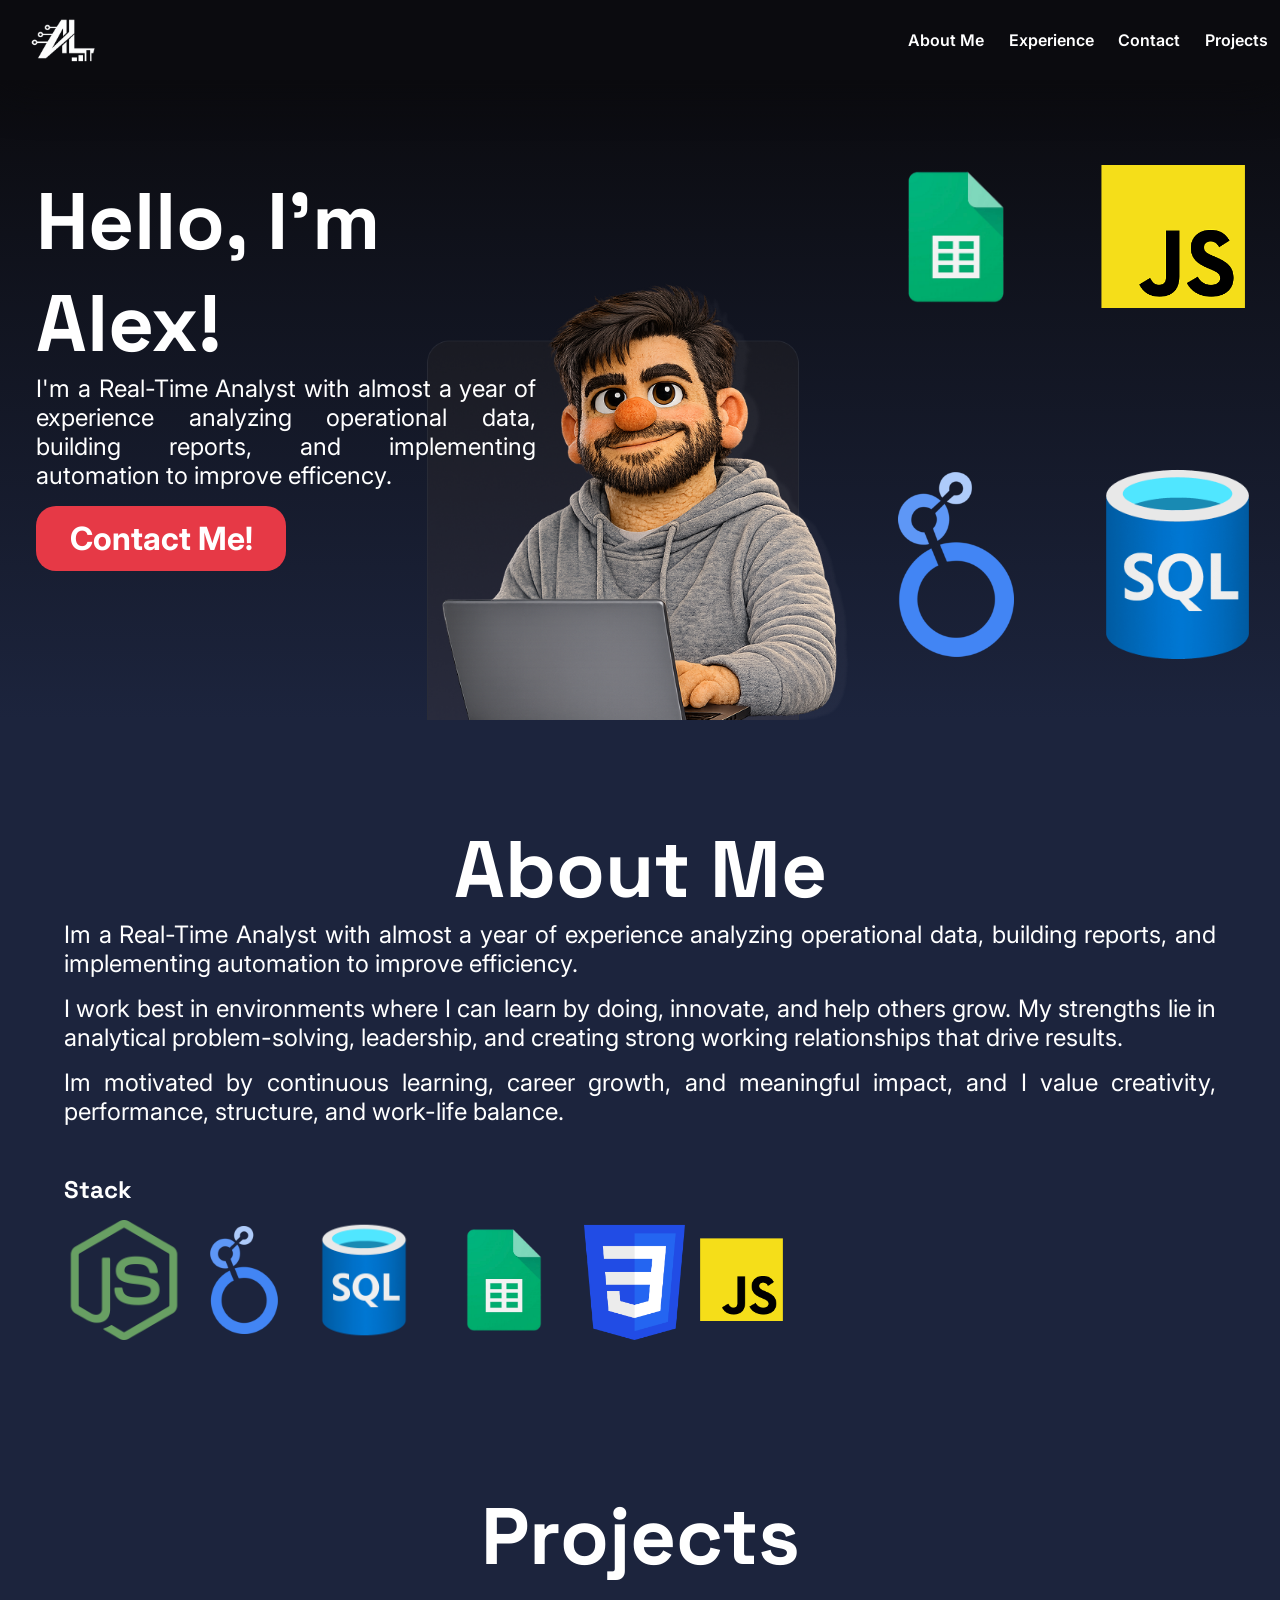
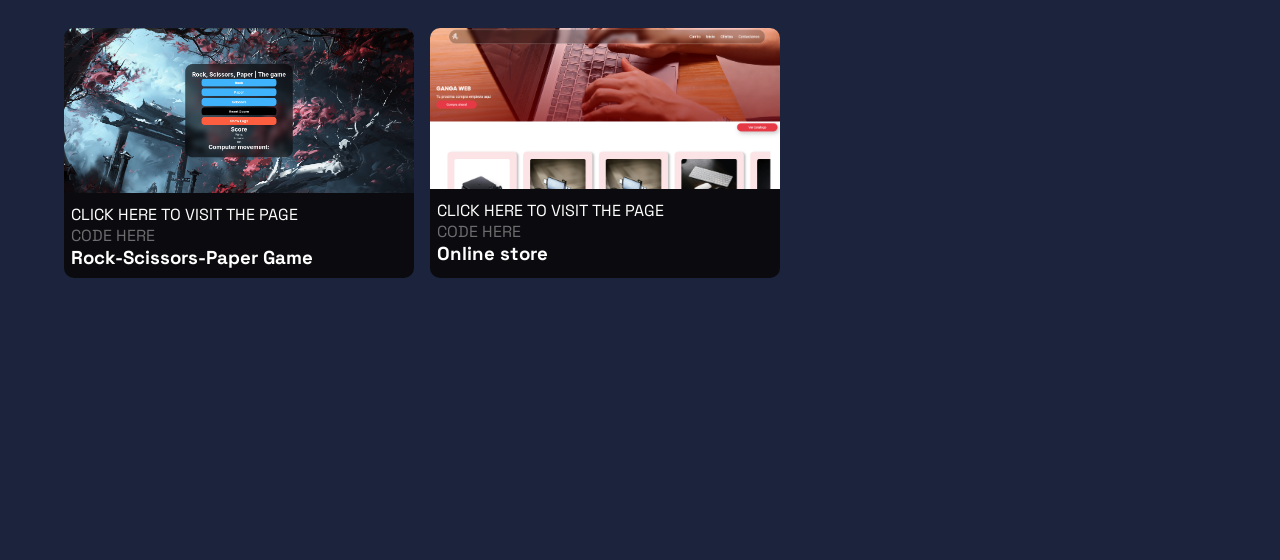
==== index.html @ cb723e55 "seccion Projects arreglada" ====
<!doctype html>
<html lang="en">
  <head>
    <meta charset="UTF-8" />
    <meta name="viewport" content="width=device-width, initial-scale=1.0" />
    <title>Alex Lopez - Portfolio</title>
    <link rel="stylesheet" href="./css/style.css" />
    <link rel="stylesheet" href="./css/fonts.css" />
    <link rel="stylesheet" href="./css/responsive.css" />
    <link rel="stylesheet" href="./css/animations.css" />
  </head>
  <body>
    <!-- Nav -->
    <header class="center">
      <nav class="center">
        <div id="containerLogoImage">
          <img src="./Resources/img/logoClaro.png" alt="" id="imagenLogo" />
        </div>
        <ul class="center">
          <li><a href="#">About Me</a></li>
          <li><a href="#">Experience</a></li>
          <li><a href="#">Contact</a></li>
          <li><a href="#">Projects</a></li>
          <!-- <li id="menuSandwich">
            <button>
              <svg class="icon" viewBox="0 0 512 512">
                <path
                  d="M27 227.6h458c14.9 0 27 12.1 27 27v2.8c0 14.9-12.1 27-27 27H27c-14.9 0-27-12.1-27-27v-2.8c0-14.9 12.1-27 27-27M27 369.8h458c14.9 0 27 12.1 27 27v2.8c0 14.9-12.1 27-27 27H27c-14.9 0-27-12.1-27-27v-2.8c0-14.9 12.1-27 27-27M27 85.3h458c14.9 0 27 12.1 27 27v2.8c0 14.9-12.1 27-27 27H27c-14.9 0-27-12.1-27-27v-2.8c0-14.9 12.1-27 27-27"
                />
              </svg>
            </button>
          </li> -->
        </ul>
      </nav>
    </header>
    <main>
      <section id="hero">
        <div id="introduccionFija" class="hidden">
          <h1 id="tituloIntroduccion">Hello, I'm Alex!</h1>
          <p id="descripcionIntroduccion">
            I'm a Real-Time Analyst with almost a year of experience analyzing
            operational data, building reports, and implementing automation to
            improve efficency.
          </p>
          <button id="btnContactMeHero">Contact Me!</button>
        </div>
        <div id="imagenHero" class="hidden">
          <img src="./Resources/Group 1.png" alt="" />
        </div>
        <div id="stackPrincipalContenedor" class="hidden">
          <img
            src="./Resources/img/Iconos/Gsheets.png"
            alt=""
            class="imagenStackPrincipal"
          />
          <img
            src="./Resources/img/Iconos/JS.png"
            alt=""
            class="imagenStackPrincipal"
          />
          <img
            src="./Resources/img/Iconos/Looker_Studio.png"
            alt=""
            class="imagenStackPrincipal"
          />
          <img
            src="./Resources/img/Iconos/SQL.png"
            alt=""
            class="imagenStackPrincipal"
          />
        </div>
      </section>
      <section id="aboutMe">
        <h1 class="hidden-left" id="tituloAboutMe">About Me</h1>
        <div id="paragraphs" class="hidden-left">
          <p>
            Im a Real-Time Analyst with almost a year of experience analyzing
            operational data, building reports, and implementing automation to
            improve efficiency.
          </p>
          <p>
            I work best in environments where I can learn by doing, innovate,
            and help others grow. My strengths lie in analytical
            problem-solving, leadership, and creating strong working
            relationships that drive results.
          </p>
          <p>
            Im motivated by continuous learning, career growth, and meaningful
            impact, and I value creativity, performance, structure, and
            work-life balance.
          </p>
        </div>
        <div id="contenedorStackAboutMe" class="hidden-right">
          <h2>Stack</h2>
          <div id="contenedorStack">hola</div>
        </div>
      </section>
      <section id="projects">
        <h1>Projects</h1>
        <div id="contenedorProjectos">
          <!-- <div class="tarjetaProyecto">
            <img src="./Resources/img/proyectosCaptura/gangaWeb.png" alt="" />
            <div class="informacionProyecto">
              <p><a href="#">CLICK HERE TO VISIT</a></p>
              <h3>Online Store</h3>
            </div>
          </div>
          -->
         
         
        </div>
      </section>
    </main>
  </body>
  <script type="module" src="./main.js"></script>
</html>
---- css/style.css ----
/* Ajustes generales */
* {
  padding: 0;
  margin: 0;
}
a {
  text-decoration: none;
  color: white;
}
a:hover {
  color: #e63946;
}
li {
  list-style: none;
  font-family: var(--font-primary);
  font-weight: 600;
}

.center {
  display: flex;
  align-items: center;
  justify-content: center;
}
/* Header */
header {
  width: 100%;
  min-height: 80px;
  position: sticky;
  inset: 0;
  z-index: 99;
}
header > nav {
  width: 100%;
  min-height: 80px;
  background-color: #0b0b0f;
  box-shadow: 1px 1px 50px #0b0b0fcf;
  justify-content: space-between !important;
}
#containerLogoImage {
  width: 30%;
  max-height: 80px;
  object-fit: cover;
  display: flex;
  align-items: center;
}
#containerLogoImage > img {
  width: 35%;
  max-height: 100%;
}
header > nav > ul {
  width: 30%;
  height: 80px;
  justify-content: space-around !important;
}
#menuSandwich {
  display: none;
}
/* H - E - R - O */
#hero {
  max-width: 100%;

  min-height: 40rem;
  height: auto;
  background: linear-gradient(to bottom, #0b0b0f, #1c243d);
  position: relative;    
  color: white;
  display: grid;
  grid-template-columns: repeat(3, 1fr);
}

#introduccionFija {
  position: absolute;
  
  top: 10vh;
  left: 4vh;
  width: 40%; 
  /* position: static; */
  /* padding: 2rem;  */
  width: 100%;
  width: fit-content;
  max-width: 500px;
  display: flex;
  /* background-color: #b42e39; */
  flex-direction: column;

  align-items: start;
}
#introduccionFija > h1 {
  font-family: var(--font-secondary);
  font-weight: 900;
  font-size: 5rem;
}
#introduccionFija > p {
  font-family: var(--font-primary);
  font-weight: 400;
  font-size: 1.5rem;
  text-align: justify;
}
#imagenHero {
  grid-column: 2;
  min-height: auto;
  /* width: 100%; */
  max-width: 1600px;
  margin: 0 auto;
  display: flex;
  align-items: flex-end;
  justify-content: center;
}
#imagenHero > img {
  width: 100%;
  height: auto;
}
#stackPrincipalContenedor {
  grid-column: 3;
}
#btnContactMeHero {
  margin-top: 1rem;
  background-color: #e63946;
  color: white;
  font-family: var(--font-primary);
  font-weight: bold;
  border-radius: 20px;
  border: none;
  /* width: 50%;
  height: 10vh;
  font-size: 2rem; */
  padding: 0.8rem 1.5rem;
  width: 50%;
  font-size: 2rem;
}

#btnContactMeHero:hover {
  cursor: pointer;
  background-color: #b42e39;
}

#stackPrincipalContenedor {
  display: grid;
  grid-template-columns: repeat(2, 1fr);
  gap: 1rem;
}

.imagenStackPrincipal {
  width: 100%;
  max-width: 300px;
  height: auto;
  align-self: center;
}
/* Section about me */
#aboutMe {
  position: relative;
  width: 100%;
  min-height: 85vh;
  height: auto;
  background-color: #1c243d;
  color: white;
  display: flex;
  flex-direction: column;
  justify-content: center;
  align-items: center;
}
#aboutMe > h1 {
  font-family: var(--font-secondary);
  font-size: 5rem;
}
#paragraphs {
  width: 90%;
}
#paragraphs > p {
  font-family: var(--font-primary);
  font-size: 1.5rem;
  text-align: justify;
  margin-bottom: 1rem;
}
#contenedorStackAboutMe {
  width: 90%;
  /* height: 40vh; */
  padding: 2rem 0;
}
#aboutMe > div > h2 {
  font-family: var(--font-secondary);
  align-self: start;
}
#contenedorStack {
  width: 100%;
  /* height: 30vh; */
  min-height: 150px;
  overflow-x: auto;
  display: flex;
  align-items: center;
  justify-content: start;
}
.imagenStack {
  /* height: 20vh; */
  height: auto;
  max-height: 120px;
}

/* Seccion proyectos */
#projects {
  width: 100%;
  min-height: 75vh;
  height: auto;
  background-color: #1c243d;
  /* background-color: blue; */
  color: white;
  display: flex;
  flex-direction: column;

  align-items: center;
}
#projects > h1 {
  font-family: var(--font-secondary);
  font-size: 5rem;
}
#contenedorProjectos {
  width: 90%;
  /* height: 50vh; */
  min-height: 300px;
  padding: 1rem 0;
  display: flex;
  align-items: center;
  gap: 1rem;
  overflow-x: auto;
}
.tarjetaProyecto {
  width: 350px;
  height: 250px;
  max-height: 400px;
  object-fit: cover;
  border-radius: 10px;
  /* border: 1px solid white; */
  gap: 1rem;
  background-color: #0b0b0f;
  flex-direction: column;
}
.tarjetaProyecto > img {
  border-radius: 10px 10px 0px 0px;
  width: 100%;
  max-height: 250px;
}
.informacionProyecto{
  margin-top: 2%;
  margin-left: 2%;
  display: flex;
  flex-direction: column;
  justify-content: center;
}
.tarjetaProyecto > .informacionProyecto > h3 {
  font-family: var(--font-secondary);
}

.tarjetaProyecto > .informacionProyecto > p > a{
  font-family: var(--font-secondary);
}
.codeLink{
  font-weight: 400;
  opacity: 40%;
  
}
---- css/fonts.css ----
/* fonts.css */
@import url("https://fonts.googleapis.com/css2?family=Inter:wght@400;500;700&display=swap");
/* fonts.css */
@import url("https://fonts.googleapis.com/css2?family=Space+Grotesk:wght@300;400;500;700&display=swap");
:root {
  --font-primary: "Inter", sans-serif;
  --font-secondary: "Space Grotesk", sans-serif;
}
---- css/responsive.css ----
@media (max-width: 768px) {
  ul {
    display: none;
  }
  ul > li {
    display: none;
  }
  #containerLogoImage {
    width: 100%;
    display: flex;
    align-items: center;
    justify-content: start;
  }
  #containerLogoImage > img {
    width: 60%;
  }

  /* #menuSandwich {
    display: block;
  }
  #menuSandwich > button {
    background-color: transparent;
    border: none;
  } */
  /* .icon {
    width: 40px;
    height: 40px;
    fill: white;
  } */
  #hero {
    height: auto;
    grid-template-columns: 100%;
    grid-template-rows: repeat(3, 1fr);
  }
  #introduccionFija {
    position: block;
    align-items: center;
    grid-row: 2;
    grid-column: 1;
    max-width: 90%;
  }
#introduccionFija > h1{
  text-align: center;
}

  #imagenHero {
    grid-row: 1;
    grid-column: 1;
  }
  #imagenHero > img {
    width: 100%;
    justify-self: center;
    align-self: center;
  }
  #stackPrincipalContenedor {
    grid-row: 3;
    grid-column: 1;
  }
  #introduccionFija {
    align-self: center;

    width: 100%;
  }
  #introduccionFija > p {
    align-self: center;
  }
  #introduccionFija > h1 {
    font-size: 3rem;
  }
  #introduccionFija > p {
    font-size: 1rem;
  }
  #btnContactMeHero {
    width: 90%;
  }
  .tarjetaProyecto {
    width: auto;
    min-width: 80%;
    max-width: 90%;
  }
  #tituloAboutMe{
    text-align: center;
  }
}
---- css/animations.css ----
.hidden {
  opacity: 0;
  transform: translateY(90px);
}
.show {
  opacity: 1;
  transform: translateY(0);
  transition: all 0.8s ease;
}
#tituloIntroduccion.show {
  transition-delay: 0.6s;
}
#introduccionFija {
  z-index: 2;
}
#descripcionIntroduccion.show {
  transition-delay: 0.8s;
}

#btnContactMeHero.show {
  transition-delay: 1s;
}

.hidden-left {
  opacity: 0;
  transform: translateX(-50px);
}

.hidden-right {
  opacity: 0;
  transform: translateX(50px);
}

.showAboutMe {
  opacity: 1;
  transform: translateX(0);
  transition: all 0.8s ease;
}
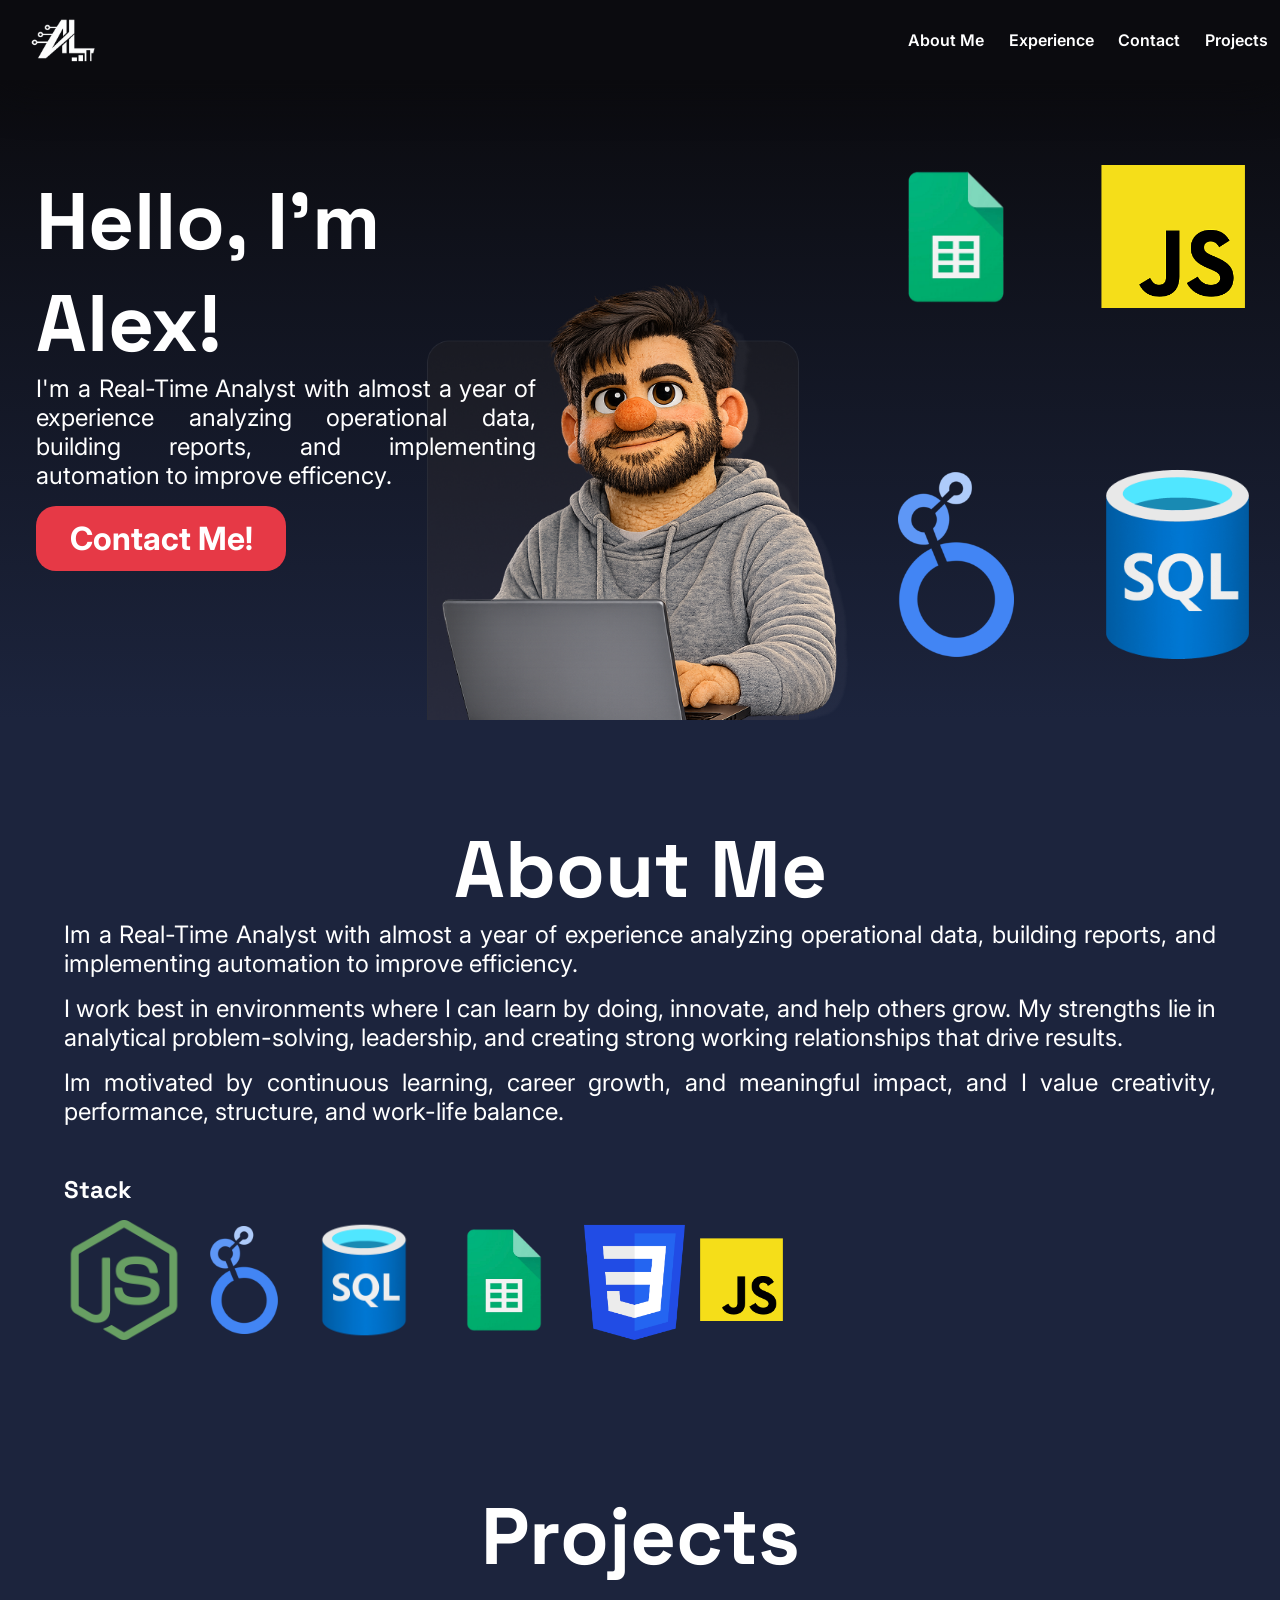
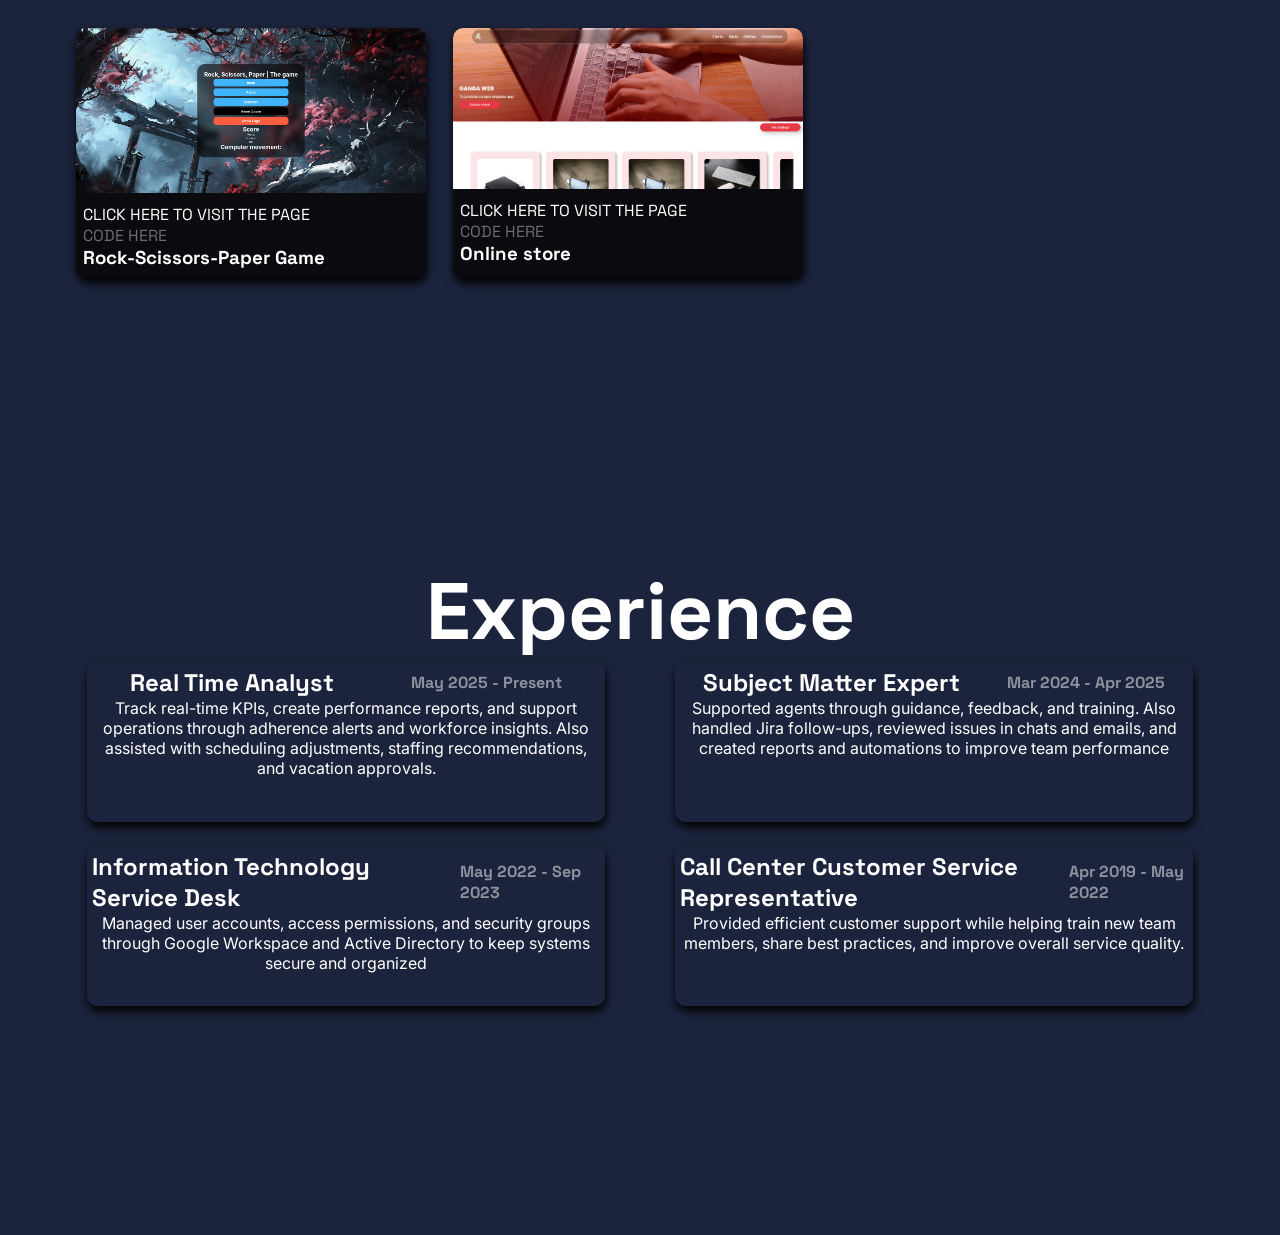
==== commit d6f3c7fc: "seccion Experience agregada, responsive design iniciado, falta arreglar tamanio experience card" ====
--- a/index.html
+++ b/index.html
@@ -97,7 +97,7 @@
       </section>
       <section id="projects">
         <h1>Projects</h1>
-        <div id="contenedorProjectos">
+        <div id="contenedorProjectos" class="hidden-right">
           <!-- <div class="tarjetaProyecto">
             <img src="./Resources/img/proyectosCaptura/gangaWeb.png" alt="" />
             <div class="informacionProyecto">
@@ -110,6 +110,25 @@
          
         </div>
       </section>
+      <section id="experienceSection">
+        <h1>Experience</h1>
+        <div id="containerLaboralExperience">
+          <div class="experienceCard">
+            <div class="experienceHead">
+              <h1>Call Center Customer Service Representative</h1>
+              <h2 class="experienceDates">
+                <span class="experienceDateFrom">April 2022</span> - <span class="experienceDateTo">May 2022</span>
+              </h2>
+            </div>
+            <div class="experienceDescription">
+              <p>Provied efficient customer support while helping train new team members, share best practices, and improve overall service quality</p>
+            </div>
+          </div>
+          <!--  -->
+
+          <!--  -->
+        </div>
+      </section>
     </main>
   </body>
   <script type="module" src="./main.js"></script>
--- a/css/style.css
+++ b/css/style.css
@@ -233,6 +233,8 @@
   gap: 1rem;
   background-color: #0b0b0f;
   flex-direction: column;
+  box-shadow: 1px 5px 10px black;
+  margin-left: 1%;
 }
 .tarjetaProyecto > img {
   border-radius: 10px 10px 0px 0px;
@@ -258,3 +260,74 @@
   opacity: 40%;
   
 }
+
+.tarjetaProyecto:hover{
+ transform: scale(1.05);
+ /* margin-left: 1%; */
+ transition: all 0.5s ease;
+}
+
+/* experience section */
+#experienceSection{
+width: 100%;
+  min-height: 75vh;
+  height: auto;
+  background-color: #1c243d;
+  /* background-color: blue; */
+  color: white;
+  display: flex;
+  flex-direction: column;
+  align-items: center;
+  /* border-top: 1px solid white; */
+}
+#experienceSection > h1{
+  font-family: var(--font-secondary);
+  font-size: 5rem;
+}
+#containerLaboralExperience{
+  width: 90%;
+  min-height: 300px;
+  height: auto;
+  display: grid;
+  grid-template-columns: repeat(2, 1fr);
+  grid-template-rows: auto;
+  gap: 1.5rem;
+}
+.experienceCard{
+  align-self: center;
+  place-self: center;
+  width: 90%;
+  height: auto;
+  min-height: 150px;
+  border-radius: 10px;
+  box-shadow: 1px 5px 10px black;
+  padding: 5px;
+  background-color: transparent;
+}
+.experienceHead{
+  height: 40%;
+  display: flex;
+  justify-content: space-around;
+  align-items: center;
+  
+}
+.experienceHead > h1{
+  font-family: var(--font-secondary);
+  font-size: 1.5rem;
+}
+.experienceHead > h2{
+  font-family: var(--font-secondary);
+  opacity: 50%;
+  font-size: 1rem;
+}
+.experienceDescription{
+  min-height: 60%;
+  height: auto;
+  font-family: var(--font-primary);
+  display: flex;
+  align-items: center;
+  justify-items: center;
+}
+.experienceDescription > p{
+  text-align: center;
+}
--- a/css/responsive.css
+++ b/css/responsive.css
@@ -58,7 +58,6 @@
   }
   #introduccionFija {
     align-self: center;
-
     width: 100%;
   }
   #introduccionFija > p {
@@ -81,4 +80,11 @@
   #tituloAboutMe{
     text-align: center;
   }
+  #containerLaboralExperience{
+    grid-template-columns: repeat(1, 1fr);
+  }
+  #experienceSection > h1{
+
+  font-size: 3rem;
 }
+}
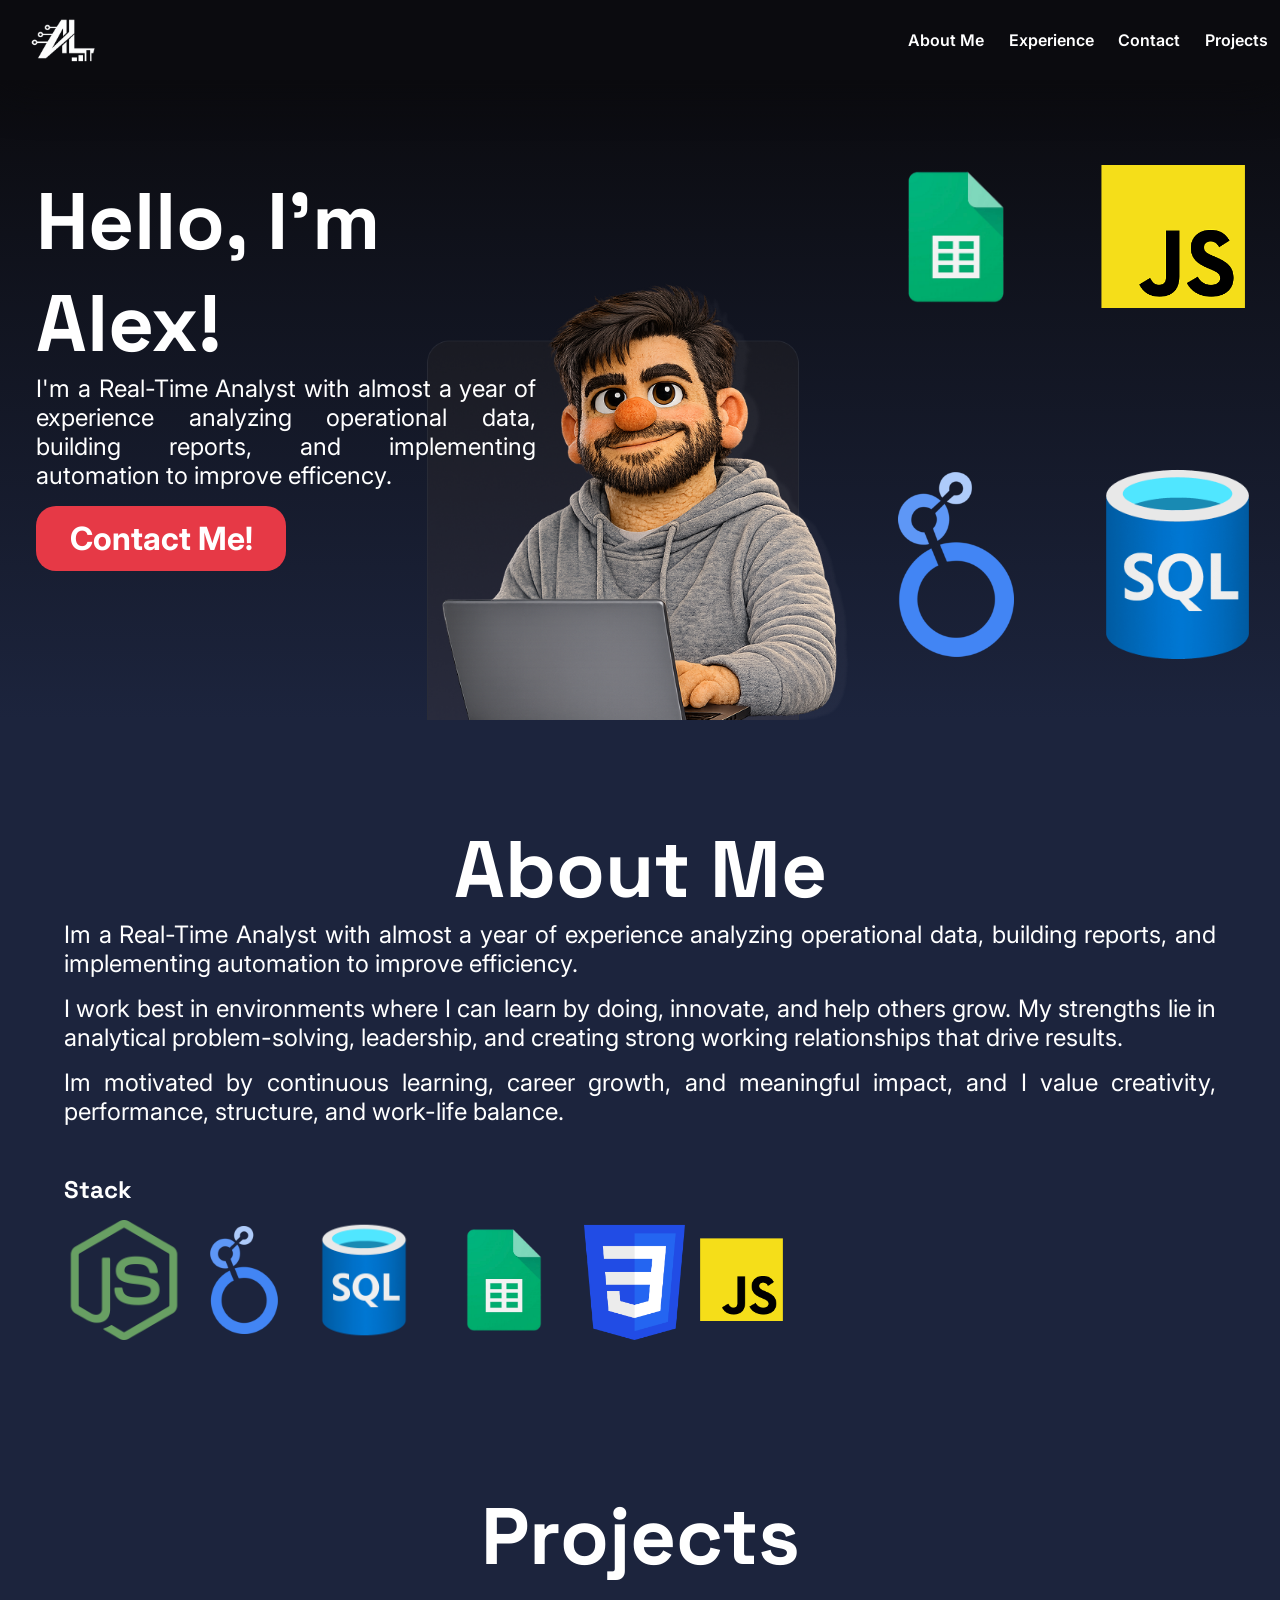
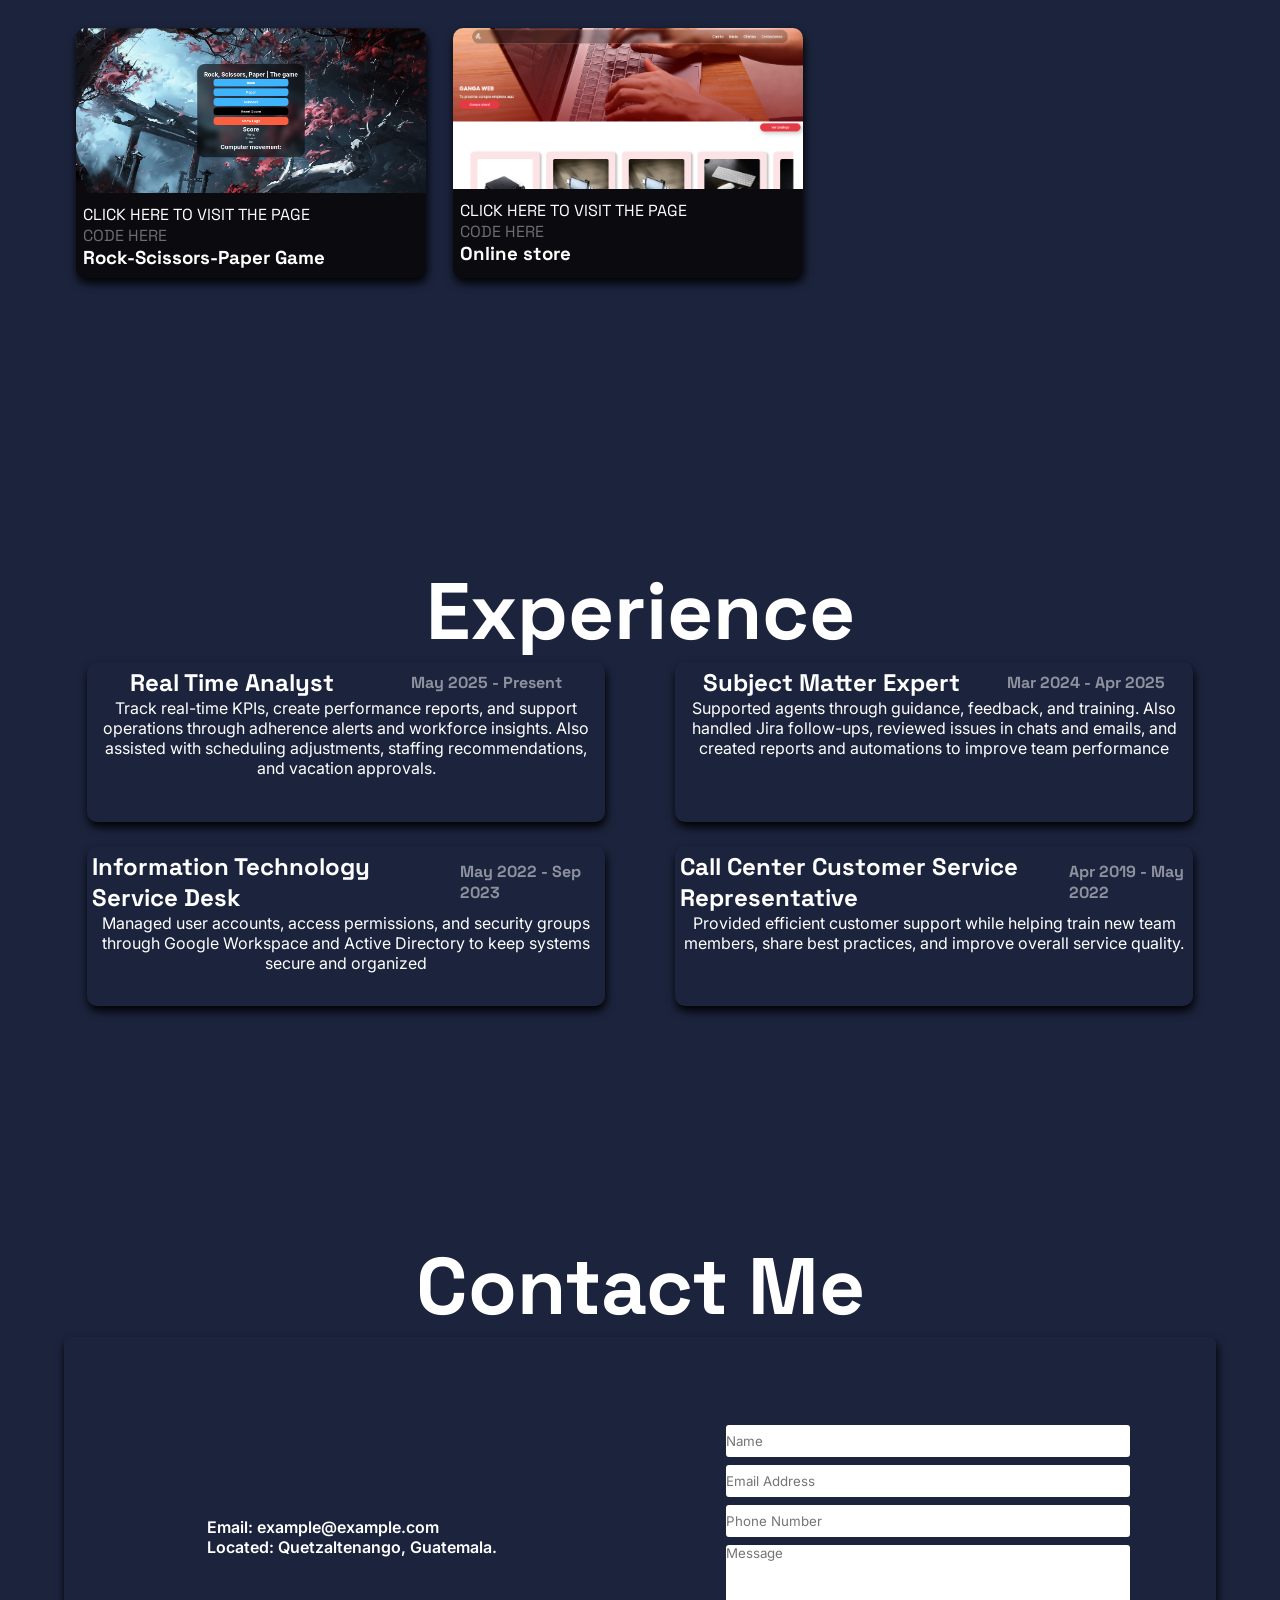
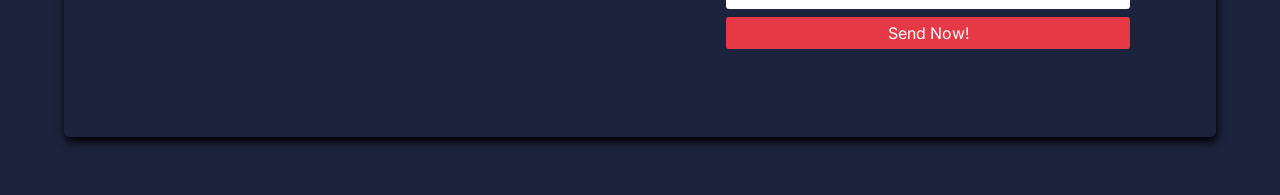
==== commit 97bd4182: "Agregando formulario de contacto" ====
--- a/index.html
+++ b/index.html
@@ -19,7 +19,7 @@
         <ul class="center">
           <li><a href="#">About Me</a></li>
           <li><a href="#">Experience</a></li>
-          <li><a href="#">Contact</a></li>
+          <li><a href="#" class="contactMeForm">Contact</a></li>
           <li><a href="#">Projects</a></li>
           <!-- <li id="menuSandwich">
             <button>
@@ -33,7 +33,7 @@
         </ul>
       </nav>
     </header>
-    <main>
+    <main id="mainSection" >
       <section id="hero">
         <div id="introduccionFija" class="hidden">
           <h1 id="tituloIntroduccion">Hello, I'm Alex!</h1>
@@ -42,7 +42,7 @@
             operational data, building reports, and implementing automation to
             improve efficency.
           </p>
-          <button id="btnContactMeHero">Contact Me!</button>
+          <button id="btnContactMeHero" class="contactMeForm">Contact Me!</button>
         </div>
         <div id="imagenHero" class="hidden">
           <img src="./Resources/Group 1.png" alt="" />
@@ -129,7 +129,30 @@
           <!--  -->
         </div>
       </section>
-    </main>
+    </main> 
+    <div id="modalContactForm" class="center">
+      <h1>Contact Me</h1>
+      <div id="containerContactMe">
+        <div class="comunicationChannels">
+      <ul>
+          <li>
+            Email: example@example.com
+          </li>
+          <li>
+            Located: Quetzaltenango, Guatemala.
+          </li>
+      </ul>
+        </div>
+        <form action="#">
+          <input type="text" placeholder="Name">
+          <input type="email" placeholder="Email Address">
+          <input type="text" name="" id="" placeholder="Phone Number">
+          <textarea name="" id="" placeholder="Message"></textarea>
+          <input class="inputBtn" type="submit"  value="Send Now!">
+          
+        </form>
+      </div>
+    </div>
   </body>
   <script type="module" src="./main.js"></script>
 </html>
--- a/css/style.css
+++ b/css/style.css
@@ -14,6 +14,9 @@
   list-style: none;
   font-family: var(--font-primary);
   font-weight: 600;
+}
+.hidden{
+  display: none;
 }
 
 .center {
@@ -330,4 +333,91 @@
 }
 .experienceDescription > p{
   text-align: center;
+}
+
+
+/* TEMPORAL */
+
+
+/* Contact me section */
+#modalContactForm{
+  /* display: flex; */
+  flex-direction: column;
+  justify-content: flex-start;
+  align-items: center;
+  width: 100%;
+  min-height: 35rem;
+  height: auto;
+  background-color: #1c243d;
+
+}
+#modalContactForm > h1{
+  font-family: var(--font-secondary);
+  font-size: 5rem;
+  color: white;
+}
+#containerContactMe{
+  width: 90%;
+  min-height: 25rem;
+  /* background-color: red; */
+  display: grid;
+  grid-template-columns: repeat(2,1fr);
+  grid-template-rows: auto;
+   box-shadow: 1px 5px 10px black;
+   border-radius: 6px;
+}
+
+form{
+  display: flex;
+  flex-direction: column;
+  justify-content: center;
+  align-items: center ;
+  gap: 0.5rem;
+
+}
+
+input{
+  width: 70%;
+  min-height: 2rem;
+  border: none;
+  border-radius: 3px;
+  
+}
+input::placeholder{
+   font-family: var(--font-primary);  
+   font-weight: 400;
+}
+
+textarea{
+  width: 70%;
+  min-height: 4rem;
+  resize: none;
+  border: none;
+  border-radius: 3px;
+  font-family: var(--font-primary);
+}
+textarea::placeholder{
+  font-family: var(--font-primary);  
+   font-weight: 400;
+}
+.inputBtn{
+    background-color: #e63946;
+    color: white;
+    font-family: var(--font-primary);
+    font-weight: 400;
+    font-size: 1rem;
+    border:none;
+}
+.inputBtn:hover{
+  cursor: pointer;
+  background-color: #a01f2a;
+}
+.comunicationChannels{
+  
+  display: flex;
+  align-items: center;
+  justify-content: center;
+}
+.comunicationChannels > ul > li{
+  color: white;
 }
--- a/css/responsive.css
+++ b/css/responsive.css
@@ -87,4 +87,15 @@
 
   font-size: 3rem;
 }
+#modalContactForm > h1{
+  font-size: 3rem;
 }
+#containerContactMe{
+  grid-template-columns: repeat(1, 1fr);
+  grid-template-rows: auto;
+}
+.comunicationChannels > ul > li{
+  color: white;
+ 
+}
+}
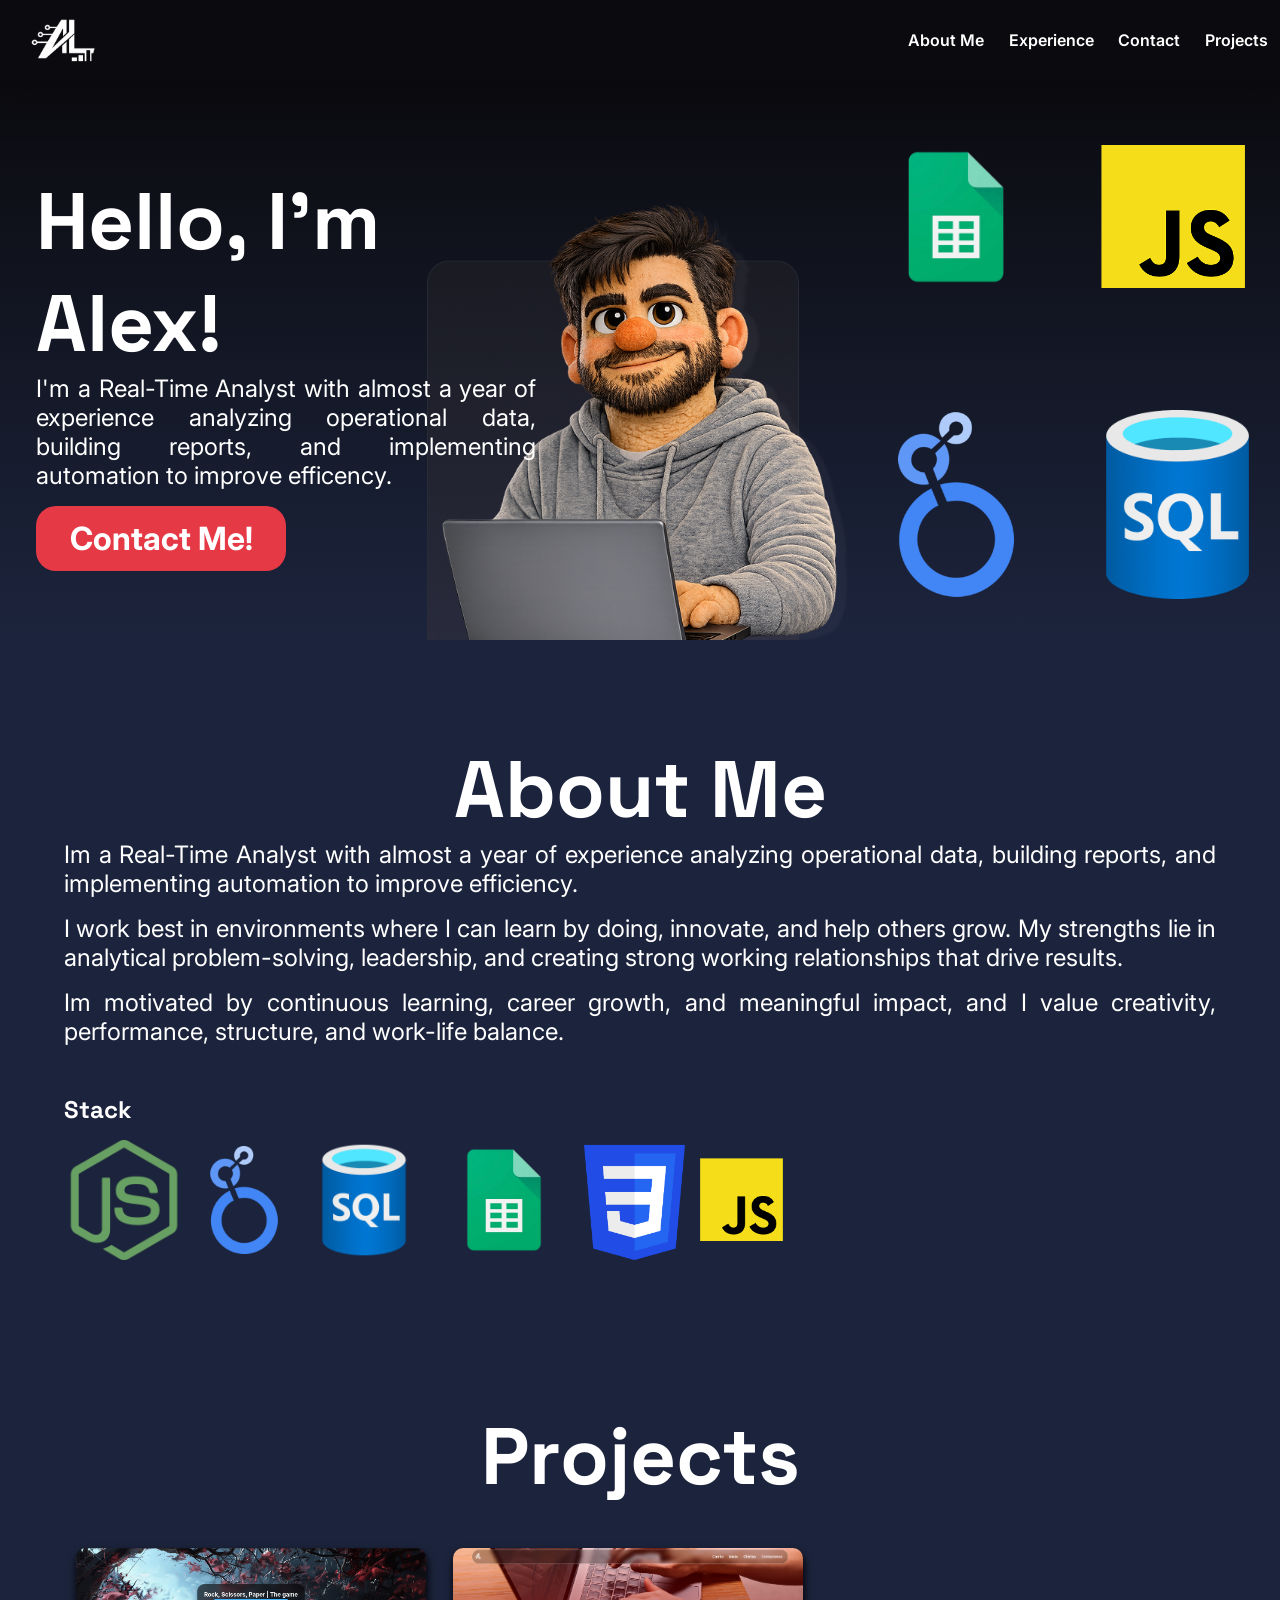
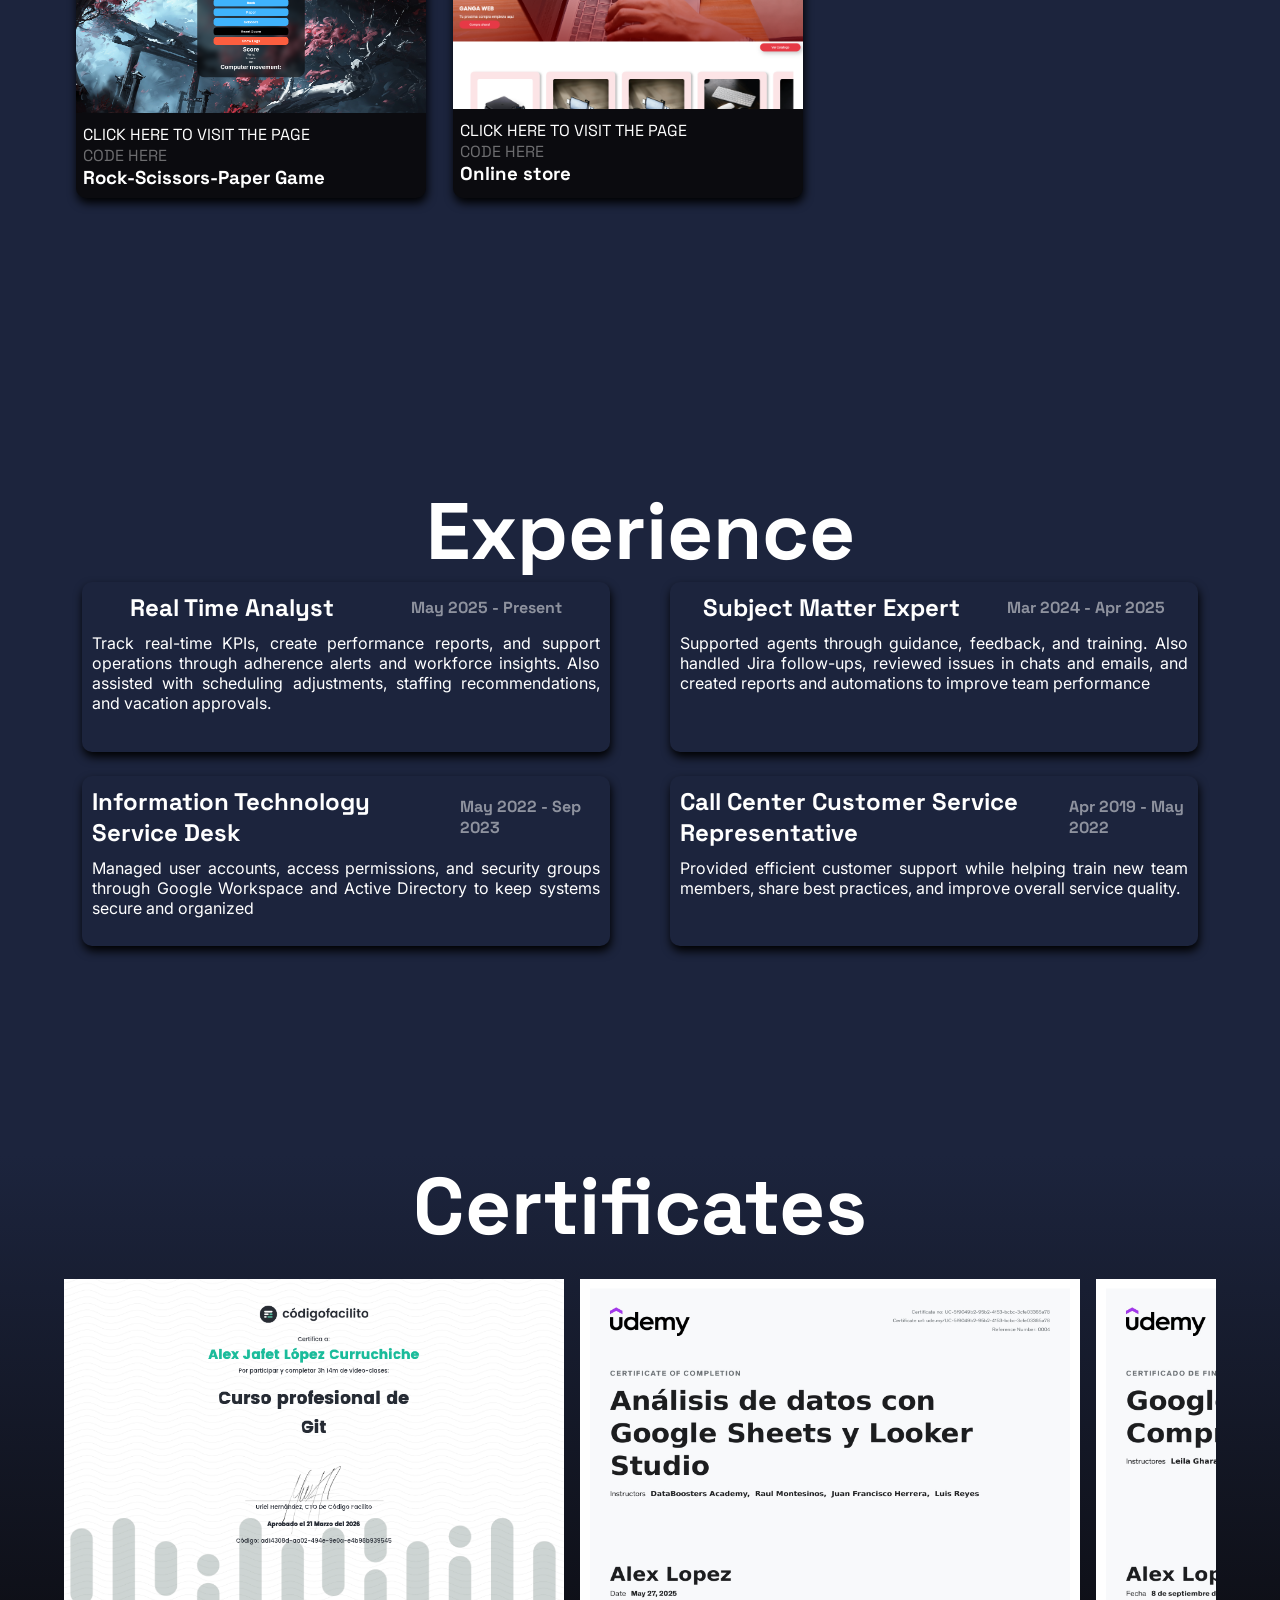
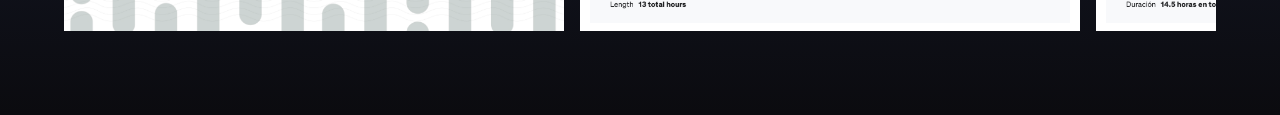
==== commit 56bee5de: "Agregando certificados, sin animacion" ====
--- a/index.html
+++ b/index.html
@@ -129,8 +129,19 @@
           <!--  -->
         </div>
       </section>
+      <section id="certificates">
+        <h1>Certificates</h1>
+        <div id="certificatesContainer">
+          <a href="#"><img src="./Resources/img/certs/cert1.png" alt=""></a>
+          <a href="#"><img src="./Resources/img/certs/cert1.png" alt=""></a>
+          <a href="#"><img src="./Resources/img/certs/cert1.png" alt=""></a>
+          <a href="#"><img src="./Resources/img/certs/cert1.png" alt=""></a>
+          <a href="#"><img src="./Resources/img/certs/cert1.png" alt=""></a>
+        </div>
+      </section>
     </main> 
-    <div id="modalContactForm" class="center">
+    <!-- Contact Form -->
+    <div id="modalContactForm" class="hidden">
       <h1>Contact Me</h1>
       <div id="containerContactMe">
         <div class="comunicationChannels">
--- a/css/style.css
+++ b/css/style.css
@@ -62,7 +62,7 @@
 #hero {
   max-width: 100%;
 
-  min-height: 40rem;
+  min-height: 35rem;
   height: auto;
   background: linear-gradient(to bottom, #0b0b0f, #1c243d);
   position: relative;    
@@ -304,8 +304,9 @@
   min-height: 150px;
   border-radius: 10px;
   box-shadow: 1px 5px 10px black;
-  padding: 5px;
+  padding: 10px;
   background-color: transparent;
+  /* background-color: #a01f2a; */
 }
 .experienceHead{
   height: 40%;
@@ -331,14 +332,44 @@
   align-items: center;
   justify-items: center;
 }
+
 .experienceDescription > p{
-  text-align: center;
-}
-
-
-/* TEMPORAL */
-
-
+  margin-top: 2%;
+  text-align: justify;
+}
+
+
+/* Certificates */
+#certificates{
+  min-width: 100%;
+  min-height: 35rem;
+  height: auto;
+  background: linear-gradient(to bottom, #1c243d, #0b0b0f);
+  display: flex;
+  justify-content: flex-start;
+  align-items: center;
+  flex-direction: column;
+}
+#certificates > h1{
+  font-family: var(--font-secondary);
+  font-size: 5rem;
+  color: white;
+}
+#certificatesContainer{
+  width: 90%;
+  min-height: 25rem;
+  height: auto;
+ 
+  display: flex;
+  flex-direction: row;
+  align-items: center;
+  gap: 1rem;
+  overflow-x: scroll;
+}
+#certificatesContainer > a > img{
+  width: 500px;
+  height: 22rem;
+}
 /* Contact me section */
 #modalContactForm{
   /* display: flex; */
--- a/css/responsive.css
+++ b/css/responsive.css
@@ -39,9 +39,9 @@
     grid-column: 1;
     max-width: 90%;
   }
-#introduccionFija > h1{
-  text-align: center;
-}
+  #introduccionFija > h1 {
+    text-align: center;
+  }
 
   #imagenHero {
     grid-row: 1;
@@ -77,25 +77,23 @@
     min-width: 80%;
     max-width: 90%;
   }
-  #tituloAboutMe{
+  #tituloAboutMe {
     text-align: center;
   }
-  #containerLaboralExperience{
+  #containerLaboralExperience {
     grid-template-columns: repeat(1, 1fr);
   }
-  #experienceSection > h1{
-
-  font-size: 3rem;
+  #experienceSection > h1 {
+    font-size: 3rem;
+  }
+  #modalContactForm > h1 {
+    font-size: 3rem;
+  }
+  #containerContactMe {
+    grid-template-columns: repeat(1, 1fr);
+    grid-template-rows: auto;
+  }
+  .comunicationChannels > ul > li {
+    color: white;
+  }
 }
-#modalContactForm > h1{
-  font-size: 3rem;
-}
-#containerContactMe{
-  grid-template-columns: repeat(1, 1fr);
-  grid-template-rows: auto;
-}
-.comunicationChannels > ul > li{
-  color: white;
- 
-}
-}
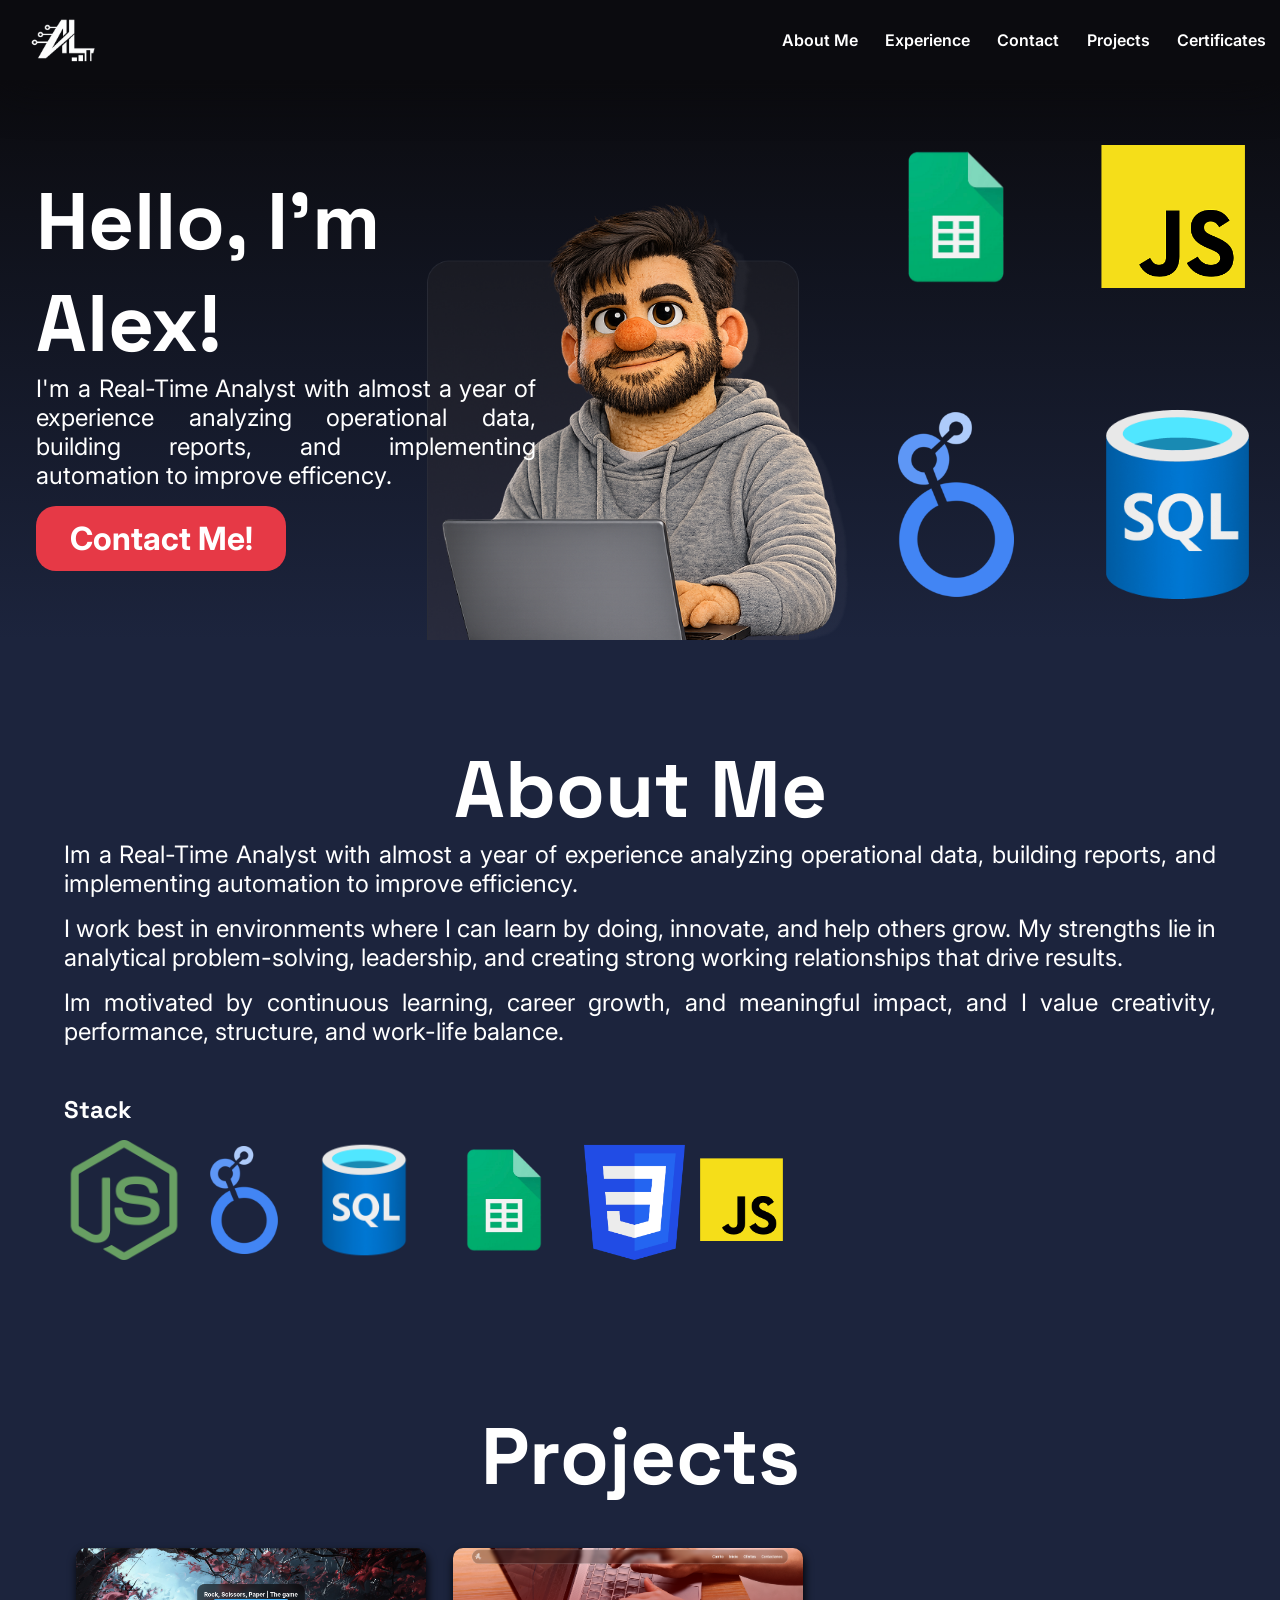
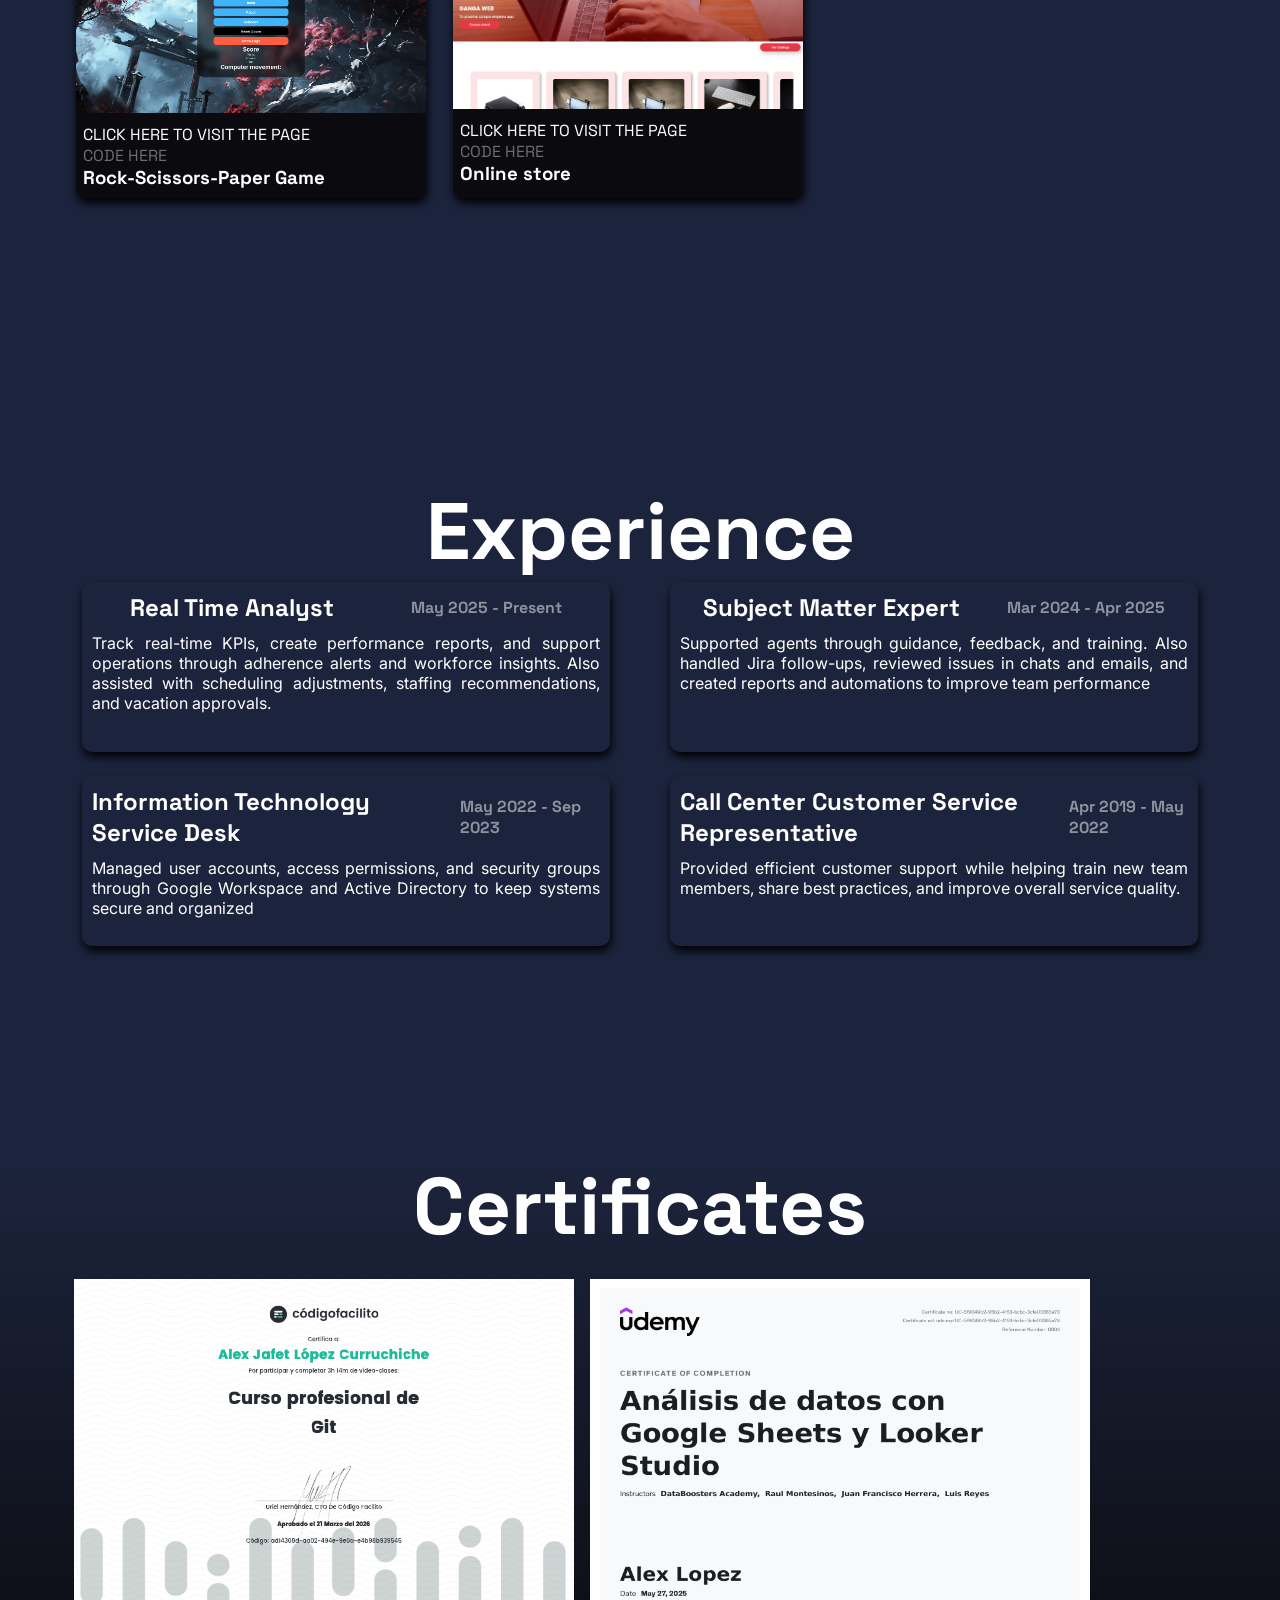
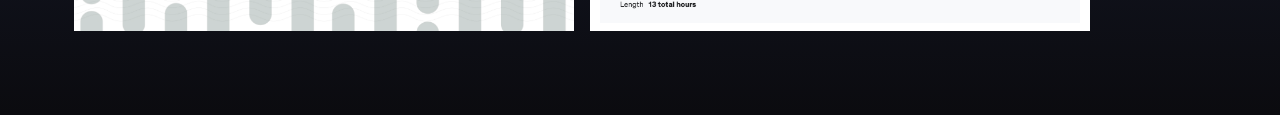
==== commit 3264b311: "Agregando certificados y animaciones" ====
--- a/index.html
+++ b/index.html
@@ -21,6 +21,7 @@
           <li><a href="#">Experience</a></li>
           <li><a href="#" class="contactMeForm">Contact</a></li>
           <li><a href="#">Projects</a></li>
+          <li><a href="#">Certificates</a></li>
           <!-- <li id="menuSandwich">
             <button>
               <svg class="icon" viewBox="0 0 512 512">
--- a/css/style.css
+++ b/css/style.css
@@ -9,6 +9,7 @@
 }
 a:hover {
   color: #e63946;
+ 
 }
 li {
   list-style: none;
@@ -51,10 +52,11 @@
   max-height: 100%;
 }
 header > nav > ul {
-  width: 30%;
+  width: 40%;
   height: 80px;
   justify-content: space-around !important;
 }
+
 #menuSandwich {
   display: none;
 }
@@ -369,7 +371,17 @@
 #certificatesContainer > a > img{
   width: 500px;
   height: 22rem;
-}
+  margin-left: 2%;
+
+}
+#certificatesContainer > a > img:hover{
+  
+    box-shadow: 1px 5px 10px black;
+  transform: scale(1.1);
+   transition: all 0.5s ease;
+}
+
+
 /* Contact me section */
 #modalContactForm{
   /* display: flex; */
--- a/css/responsive.css
+++ b/css/responsive.css
@@ -96,4 +96,7 @@
   .comunicationChannels > ul > li {
     color: white;
   }
+  #certificates > h1{
+    font-size: 3rem;
+  }
 }
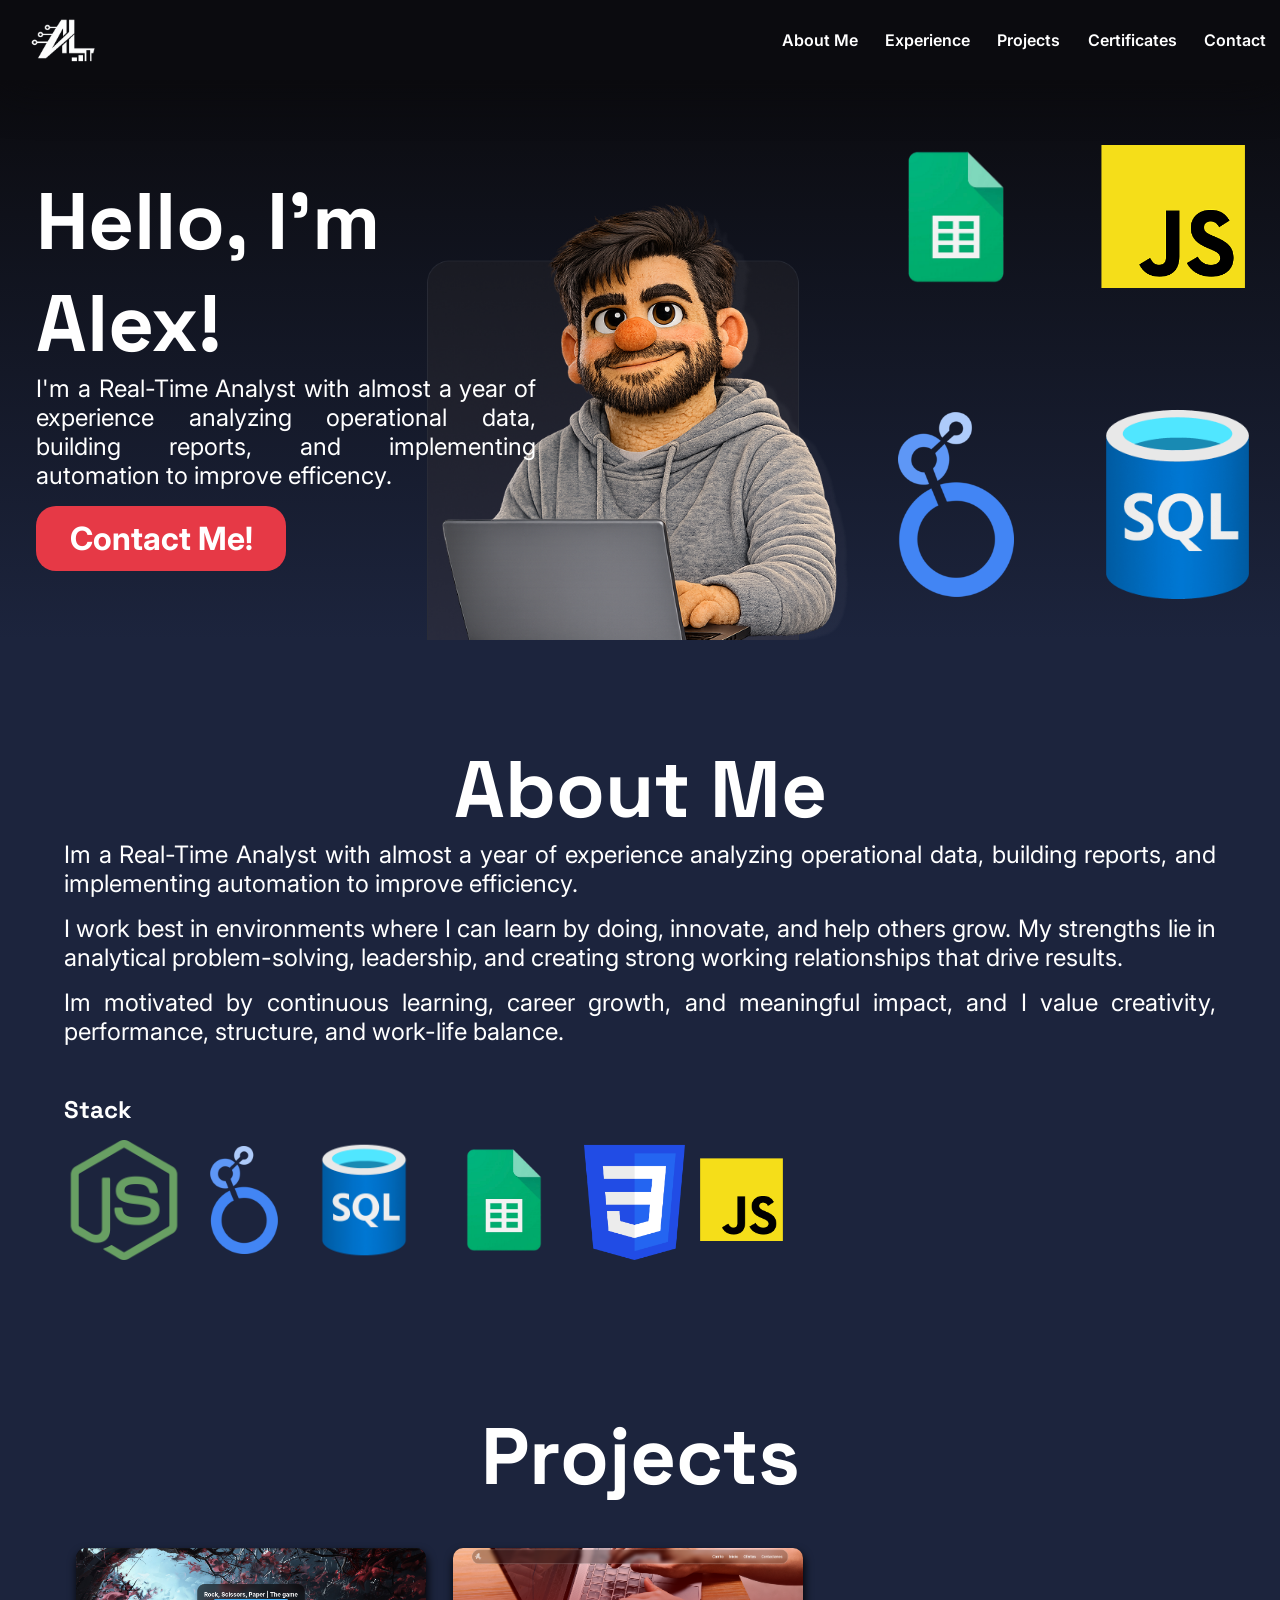
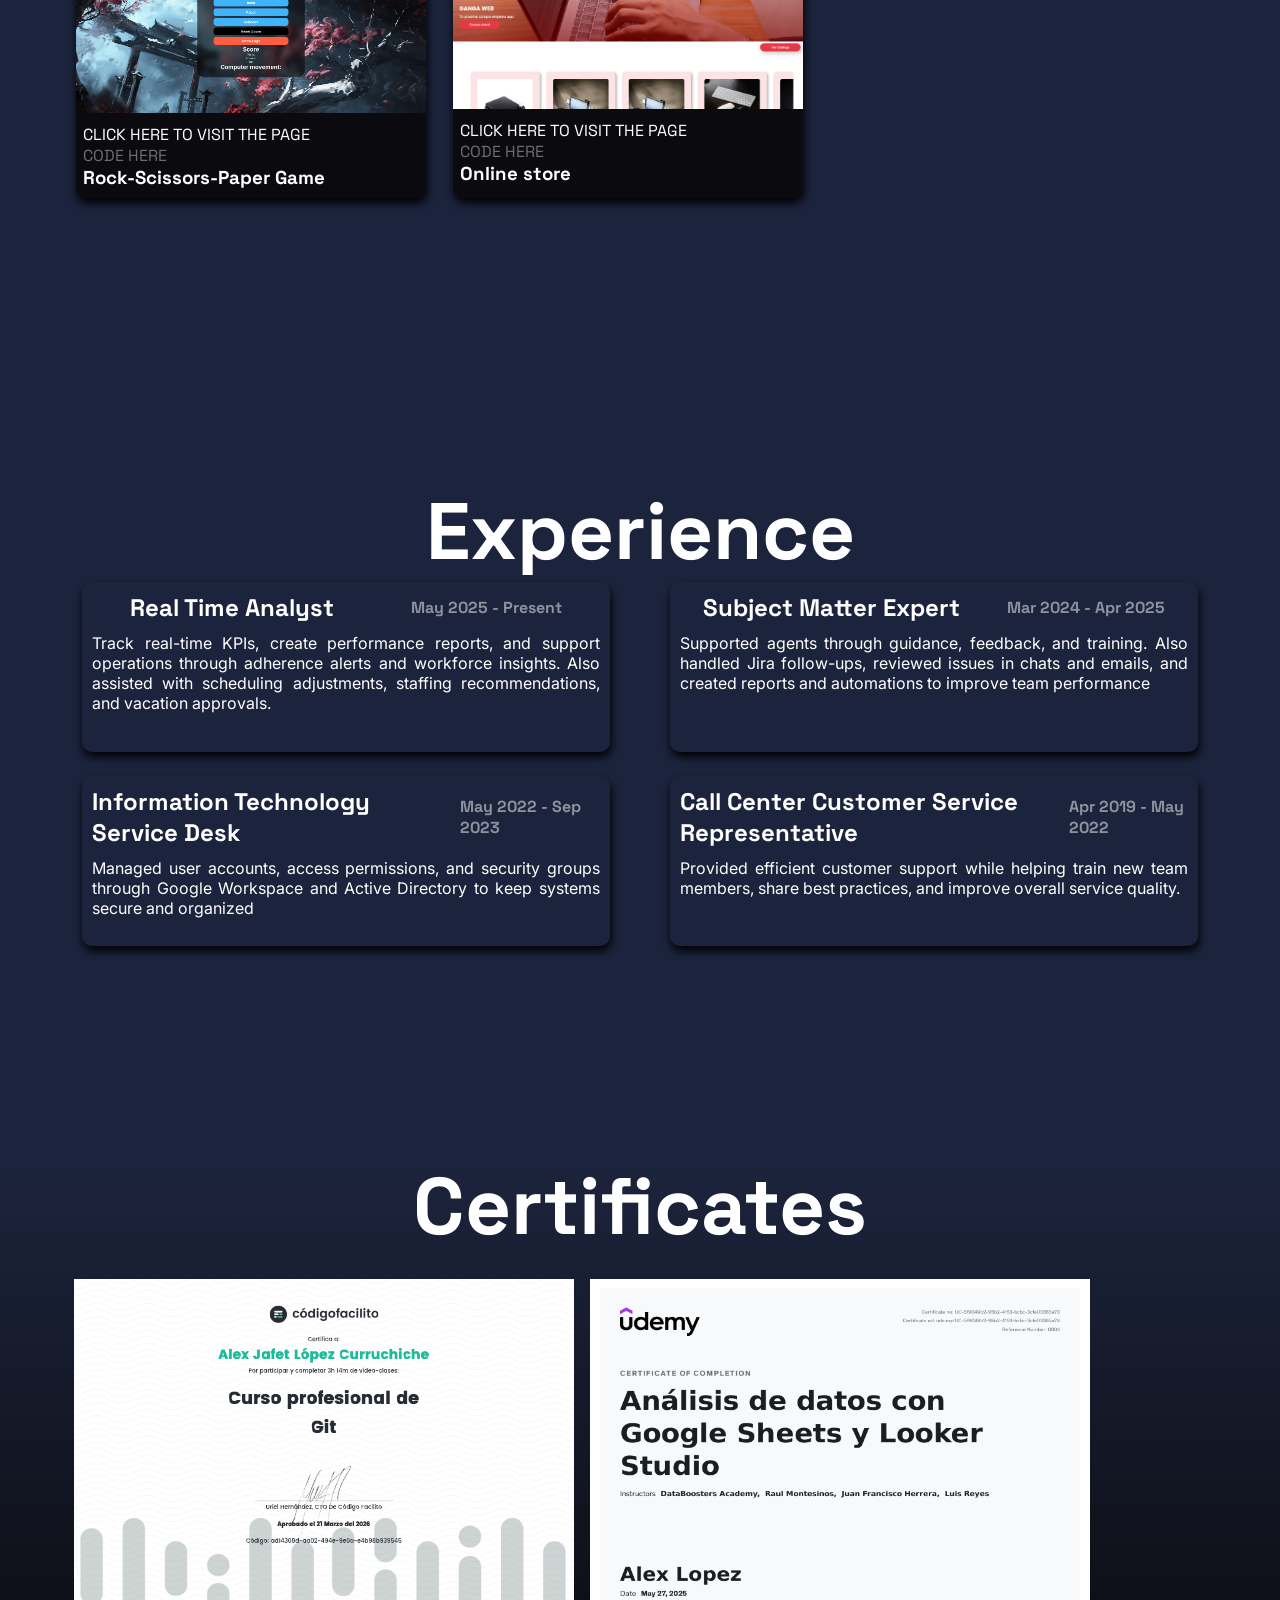
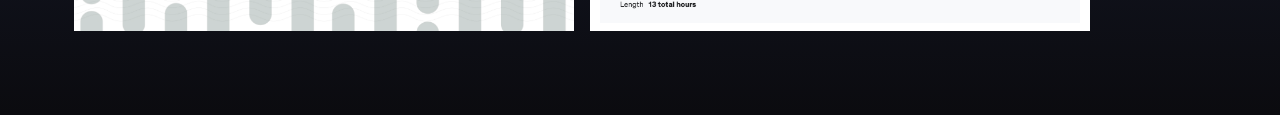
==== commit 68a90b60: "Arreglando problema de navegacion por causa del header y la propiedad sticky" ====
--- a/index.html
+++ b/index.html
@@ -2,7 +2,7 @@
 <html lang="en">
   <head>
     <meta charset="UTF-8" />
-    <meta name="viewport" content="width=device-width, initial-scale=1.0" />
+    <meta name="viewport" content="width=device-width, initial-scale=1.0, maximum-scale=1.0" />
     <title>Alex Lopez - Portfolio</title>
     <link rel="stylesheet" href="./css/style.css" />
     <link rel="stylesheet" href="./css/fonts.css" />
@@ -17,11 +17,11 @@
           <img src="./Resources/img/logoClaro.png" alt="" id="imagenLogo" />
         </div>
         <ul class="center">
-          <li><a href="#">About Me</a></li>
-          <li><a href="#">Experience</a></li>
+          <li><a href="#aboutMe">About Me</a></li>
+          <li><a href="#experienceSection">Experience</a></li>
+          <li><a href="#projects">Projects</a></li>
+          <li><a href="#certificatesContainer">Certificates</a></li>
           <li><a href="#" class="contactMeForm">Contact</a></li>
-          <li><a href="#">Projects</a></li>
-          <li><a href="#">Certificates</a></li>
           <!-- <li id="menuSandwich">
             <button>
               <svg class="icon" viewBox="0 0 512 512">
@@ -35,7 +35,7 @@
       </nav>
     </header>
     <main id="mainSection" >
-      <section id="hero">
+      <section id="hero" class="scroll-container">
         <div id="introduccionFija" class="hidden">
           <h1 id="tituloIntroduccion">Hello, I'm Alex!</h1>
           <p id="descripcionIntroduccion">
@@ -71,7 +71,7 @@
           />
         </div>
       </section>
-      <section id="aboutMe">
+      <section id="aboutMe" class="scroll-container">
         <h1 class="hidden-left" id="tituloAboutMe">About Me</h1>
         <div id="paragraphs" class="hidden-left">
           <p>
@@ -96,7 +96,7 @@
           <div id="contenedorStack">hola</div>
         </div>
       </section>
-      <section id="projects">
+      <section id="projects" class="scroll-container">
         <h1>Projects</h1>
         <div id="contenedorProjectos" class="hidden-right">
           <!-- <div class="tarjetaProyecto">
@@ -111,7 +111,7 @@
          
         </div>
       </section>
-      <section id="experienceSection">
+      <section id="experienceSection" class="scroll-container">
         <h1>Experience</h1>
         <div id="containerLaboralExperience">
           <div class="experienceCard">
@@ -130,7 +130,7 @@
           <!--  -->
         </div>
       </section>
-      <section id="certificates">
+      <section id="certificates" class="scroll-container">
         <h1>Certificates</h1>
         <div id="certificatesContainer">
           <a href="#"><img src="./Resources/img/certs/cert1.png" alt=""></a>
@@ -143,19 +143,22 @@
     </main> 
     <!-- Contact Form -->
     <div id="modalContactForm" class="hidden">
+      <button id="closeContactFormModal">x</button>
       <h1>Contact Me</h1>
       <div id="containerContactMe">
         <div class="comunicationChannels">
       <ul>
           <li>
-            Email: example@example.com
+            Email: alexlopez.curru@gmail.com.com
           </li>
           <li>
             Located: Quetzaltenango, Guatemala.
           </li>
-      </ul>
+          <li><a href="https://www.linkedin.com/in/alexlopezcurru/" target="_blank">Linkedin: Alex Lopez</a></li>
+          <li><a href="https://github.com/ALopezCurru" target="_blank">Github: ALopezCurru </a></li>
+        </ul>
         </div>
-        <form action="#">
+        <form action="#" id="">
           <input type="text" placeholder="Name">
           <input type="email" placeholder="Email Address">
           <input type="text" name="" id="" placeholder="Phone Number">
--- a/css/style.css
+++ b/css/style.css
@@ -2,6 +2,9 @@
 * {
   padding: 0;
   margin: 0;
+}
+html{
+  background-color: #0b0b0f;
 }
 a {
   text-decoration: none;
@@ -351,6 +354,7 @@
   justify-content: flex-start;
   align-items: center;
   flex-direction: column;
+  
 }
 #certificates > h1{
   font-family: var(--font-secondary);
@@ -383,17 +387,35 @@
 
 
 /* Contact me section */
+#closeContactFormModal{
+ position: absolute;
+ top: 5%;
+ right: 5%;
+ color: gray;
+ background-color: transparent;
+ border: none;
+ font-size: 2rem;
+ scroll-behavior: none;
+}
+#closeContactFormModal:hover{
+  cursor: pointer;
+}
 #modalContactForm{
   /* display: flex; */
   flex-direction: column;
-  justify-content: flex-start;
+  justify-content: center;
   align-items: center;
   width: 100%;
   min-height: 35rem;
   height: auto;
-  background-color: #1c243d;
-
-}
+  background: linear-gradient(to bottom, #1c243d, #0b0b0f);
+
+
+  z-index: 999;
+  position: fixed;
+  inset: 0;
+}
+
 #modalContactForm > h1{
   font-family: var(--font-secondary);
   font-size: 5rem;
@@ -463,4 +485,9 @@
 }
 .comunicationChannels > ul > li{
   color: white;
+}
+
+section{
+  /* Se agrega el scroll-margin-top para evitar que la propiedad sticky del header entorpezca la navegacion entre elementos */
+  scroll-margin-top: 80px; /
 }
--- a/css/responsive.css
+++ b/css/responsive.css
@@ -1,6 +1,6 @@
 @media (max-width: 768px) {
   ul {
-    display: none;
+    /* display: none; */
   }
   ul > li {
     display: none;
@@ -38,6 +38,7 @@
     grid-row: 2;
     grid-column: 1;
     max-width: 90%;
+    left: 2.5vh;
   }
   #introduccionFija > h1 {
     text-align: center;
@@ -58,10 +59,11 @@
   }
   #introduccionFija {
     align-self: center;
-    width: 100%;
   }
   #introduccionFija > p {
+    
     align-self: center;
+    
   }
   #introduccionFija > h1 {
     font-size: 3rem;
@@ -93,10 +95,36 @@
     grid-template-columns: repeat(1, 1fr);
     grid-template-rows: auto;
   }
+  #containerContactMe{
+    grid-template-columns: auto;
+  }
+  .comunicationChannels{
+    
+  }
+  .comunicationChannels > ul > li{
+    display: block !important;
+    color: white;
+    font-size: 1rem;
+    text-align: center;
+   
+  }
+  form > input{
+    width: 90%;
+    font-size: 16px;
+  }
+  form > textarea{
+    width: 90%;
+    font-size: 16px;
+  }
   .comunicationChannels > ul > li {
     color: white;
   }
   #certificates > h1{
     font-size: 3rem;
   }
+  #projects{
+    min-height: 50vh;
+  }
+  
+
 }
